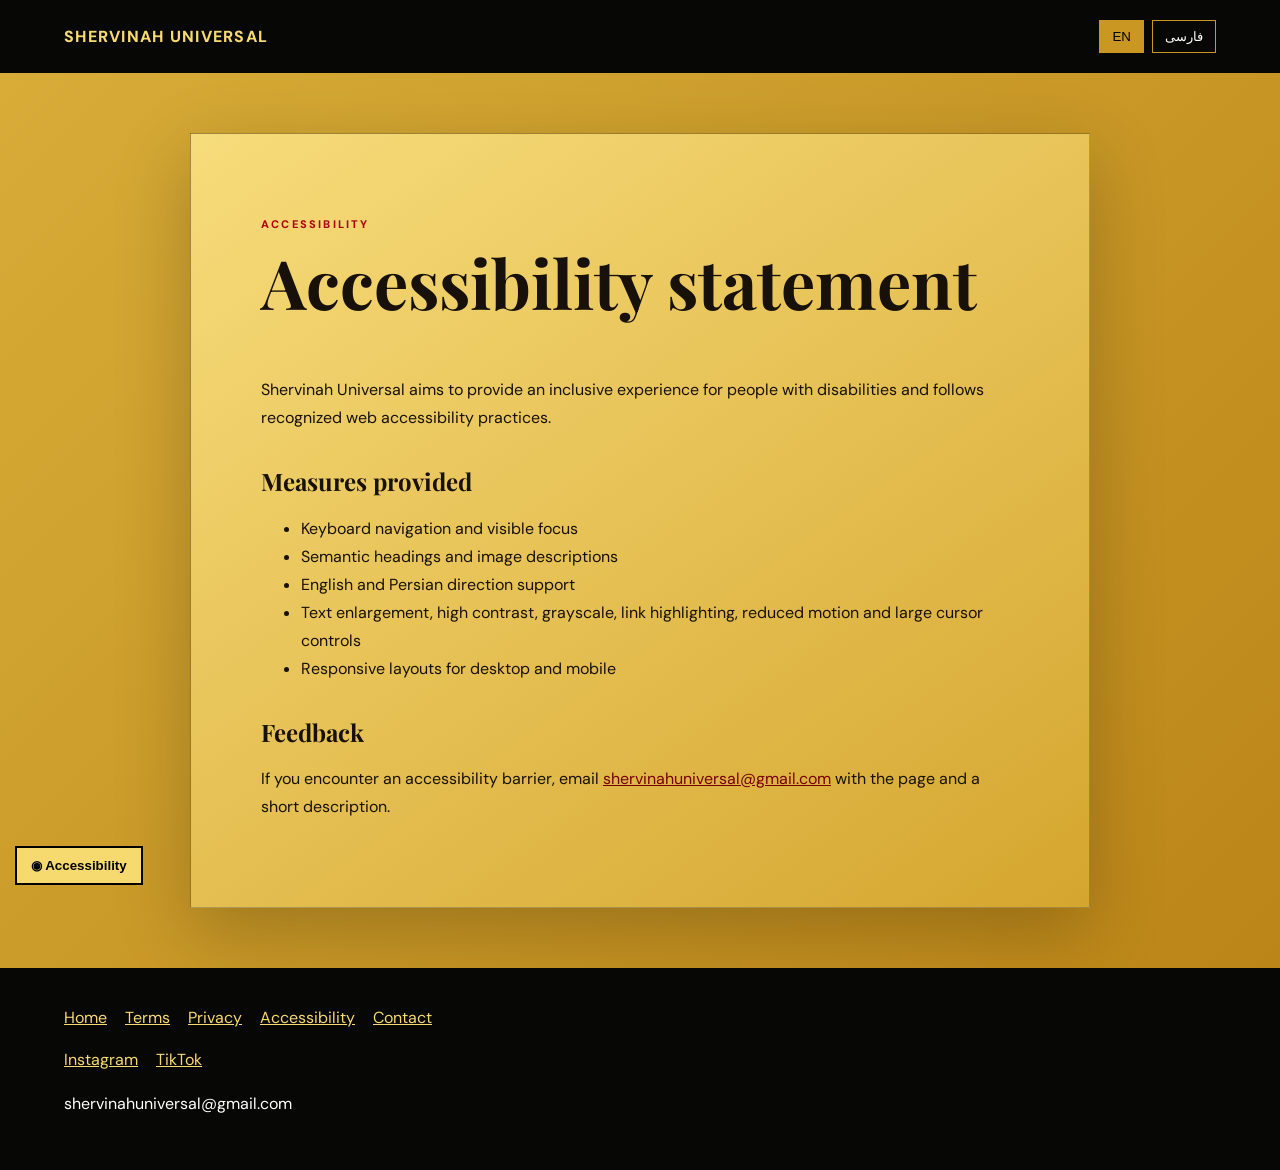
==== accessibility.html @ 59331c9f "Add accessibility page" ====
<!doctype html><html lang="en" dir="ltr"><head><meta charset="utf-8"><meta name="viewport" content="width=device-width,initial-scale=1"><title>Accessibility Statement | Shervinah Universal</title><link rel="preconnect" href="https://fonts.googleapis.com"><link rel="preconnect" href="https://fonts.gstatic.com" crossorigin><link href="https://fonts.googleapis.com/css2?family=DM+Sans:wght@400;600;700&family=Playfair+Display:wght@600&family=Vazirmatn:wght@400;600;700&display=swap" rel="stylesheet"><link rel="stylesheet" href="info.css"></head><body><a class="skip" href="#content">Skip to content</a><header><a href="index.html">SHERVINAH UNIVERSAL</a><div class="langs"><button data-lang="en">EN</button><button data-lang="fa">فارسی</button></div></header><main id="content"><article class="legal-view" data-view="en"><p class="eyebrow">ACCESSIBILITY</p><h1>Accessibility statement</h1><p>Shervinah Universal aims to provide an inclusive experience for people with disabilities and follows recognized web accessibility practices.</p><h2>Measures provided</h2><ul><li>Keyboard navigation and visible focus</li><li>Semantic headings and image descriptions</li><li>English and Persian direction support</li><li>Text enlargement, high contrast, grayscale, link highlighting, reduced motion and large cursor controls</li><li>Responsive layouts for desktop and mobile</li></ul><h2>Feedback</h2><p>If you encounter an accessibility barrier, email <a href="mailto:shervinahuniversal@gmail.com">shervinahuniversal@gmail.com</a> with the page and a short description.</p></article><article class="legal-view" data-view="fa" dir="rtl" hidden><p class="eyebrow">دسترس‌پذیری</p><h1>بیانیه دسترس‌پذیری</h1><p>Shervinah Universal تلاش می‌کند تجربه‌ای فراگیر برای افراد دارای معلولیت فراهم کند و از شیوه‌های شناخته‌شده دسترس‌پذیری وب پیروی می‌کند.</p><h2>امکانات</h2><ul><li>ناوبری با صفحه‌کلید و نمایش واضح فوکوس</li><li>عنوان‌های معنایی و توضیح تصاویر</li><li>پشتیبانی از جهت انگلیسی و فارسی</li><li>بزرگ‌کردن متن، کنتراست بالا، سیاه‌وسفید، برجسته‌کردن پیوندها، کاهش حرکت و نشانگر بزرگ</li><li>چیدمان مناسب رایانه و موبایل</li></ul><h2>بازخورد</h2><p>اگر مانعی مشاهده کردید، آدرس صفحه و توضیح کوتاهی به <a href="mailto:shervinahuniversal@gmail.com">shervinahuniversal@gmail.com</a> ارسال کنید.</p></article></main><footer><a href="index.html">Home</a><a href="terms.html">Terms</a><a href="privacy.html">Privacy</a><a href="accessibility.html">Accessibility</a><a href="contact.html">Contact</a><div class="social"><a href="https://www.instagram.com/shervinah.universal/" target="_blank" rel="noopener">Instagram</a><a href="https://www.tiktok.com/@shervinah.universa" target="_blank" rel="noopener">TikTok</a></div><p>shervinahuniversal@gmail.com</p></footer><button class="a11y" aria-label="Accessibility">◉ Accessibility</button><div class="a11y-menu"><button data-mode="big">Larger text</button><button data-mode="contrast">High contrast</button><button data-mode="gray">Grayscale</button><button data-mode="reset">Reset</button></div><script src="info.js"></script></body></html>
---- info.css ----
:root{--black:#070706;--red:#e30613;--gold:#c99722;--light:#f6d96f;--ink:#171109}*{box-sizing:border-box}html{scroll-behavior:smooth}body{margin:0;background:linear-gradient(135deg,#d8ad38,#b98214);color:var(--ink);font-family:"DM Sans",Arial,sans-serif;line-height:1.75}body[dir="rtl"]{font-family:"Vazirmatn",Arial,sans-serif}.skip{position:fixed;top:8px;left:8px;background:#000;color:#fff;padding:10px;transform:translateY(-150%);z-index:20}.skip:focus{transform:none}header{background:var(--black);color:#fff;padding:20px 5vw;display:flex;justify-content:space-between;align-items:center;gap:20px}header a{color:var(--light);text-decoration:none;font-weight:800;letter-spacing:.08em}.langs{display:flex;gap:8px}.langs button{border:1px solid var(--gold);background:transparent;color:#fff;padding:8px 12px;cursor:pointer}.langs button.active{background:var(--gold);color:#000}main{width:min(900px,90vw);margin:60px auto;background:linear-gradient(145deg,#f7dc7b,#d5a62f);border:1px solid rgba(0,0,0,.3);box-shadow:0 24px 70px rgba(0,0,0,.22);padding:clamp(28px,6vw,70px)}h1,h2{font-family:"Playfair Display",Georgia,serif;line-height:1.1}h1{font-size:clamp(40px,7vw,68px);margin-top:0}h2{margin-top:36px}.eyebrow{font-size:11px;font-weight:800;letter-spacing:.2em;color:#b0000c}.legal-view[hidden]{display:none}a{color:#760008}footer{background:var(--black);color:#fff;padding:36px 5vw}footer a{color:var(--light);margin-inline-end:18px}.social{margin-top:14px}.a11y{position:fixed;left:15px;bottom:15px;border:2px solid #000;background:var(--light);padding:10px 14px;font-weight:800;cursor:pointer}.a11y-menu{position:fixed;left:15px;bottom:65px;background:#000;color:#fff;padding:16px;display:none;width:250px}.a11y-menu.open{display:grid;gap:8px}.a11y-menu button{padding:9px;background:#222;color:#fff;border:1px solid var(--gold)}body.contrast{background:#000;color:#fff}body.contrast main{background:#000;color:#fff;border-color:#fff}body.gray{filter:grayscale(1)}body.big{font-size:120%}:focus-visible{outline:3px solid #006cff;outline-offset:3px}label{display:block;font-weight:700;margin-top:16px}input,textarea{width:100%;padding:12px;border:1px solid #000;background:#ffe790}textarea{min-height:150px}.send{display:inline-block;margin-top:18px;background:var(--red);color:#fff;border:1px solid #8d0009;padding:12px 20px;font-weight:800;text-decoration:none}@media(max-width:600px){header{align-items:flex-start;flex-direction:column}main{margin:24px auto;padding:28px 20px}}
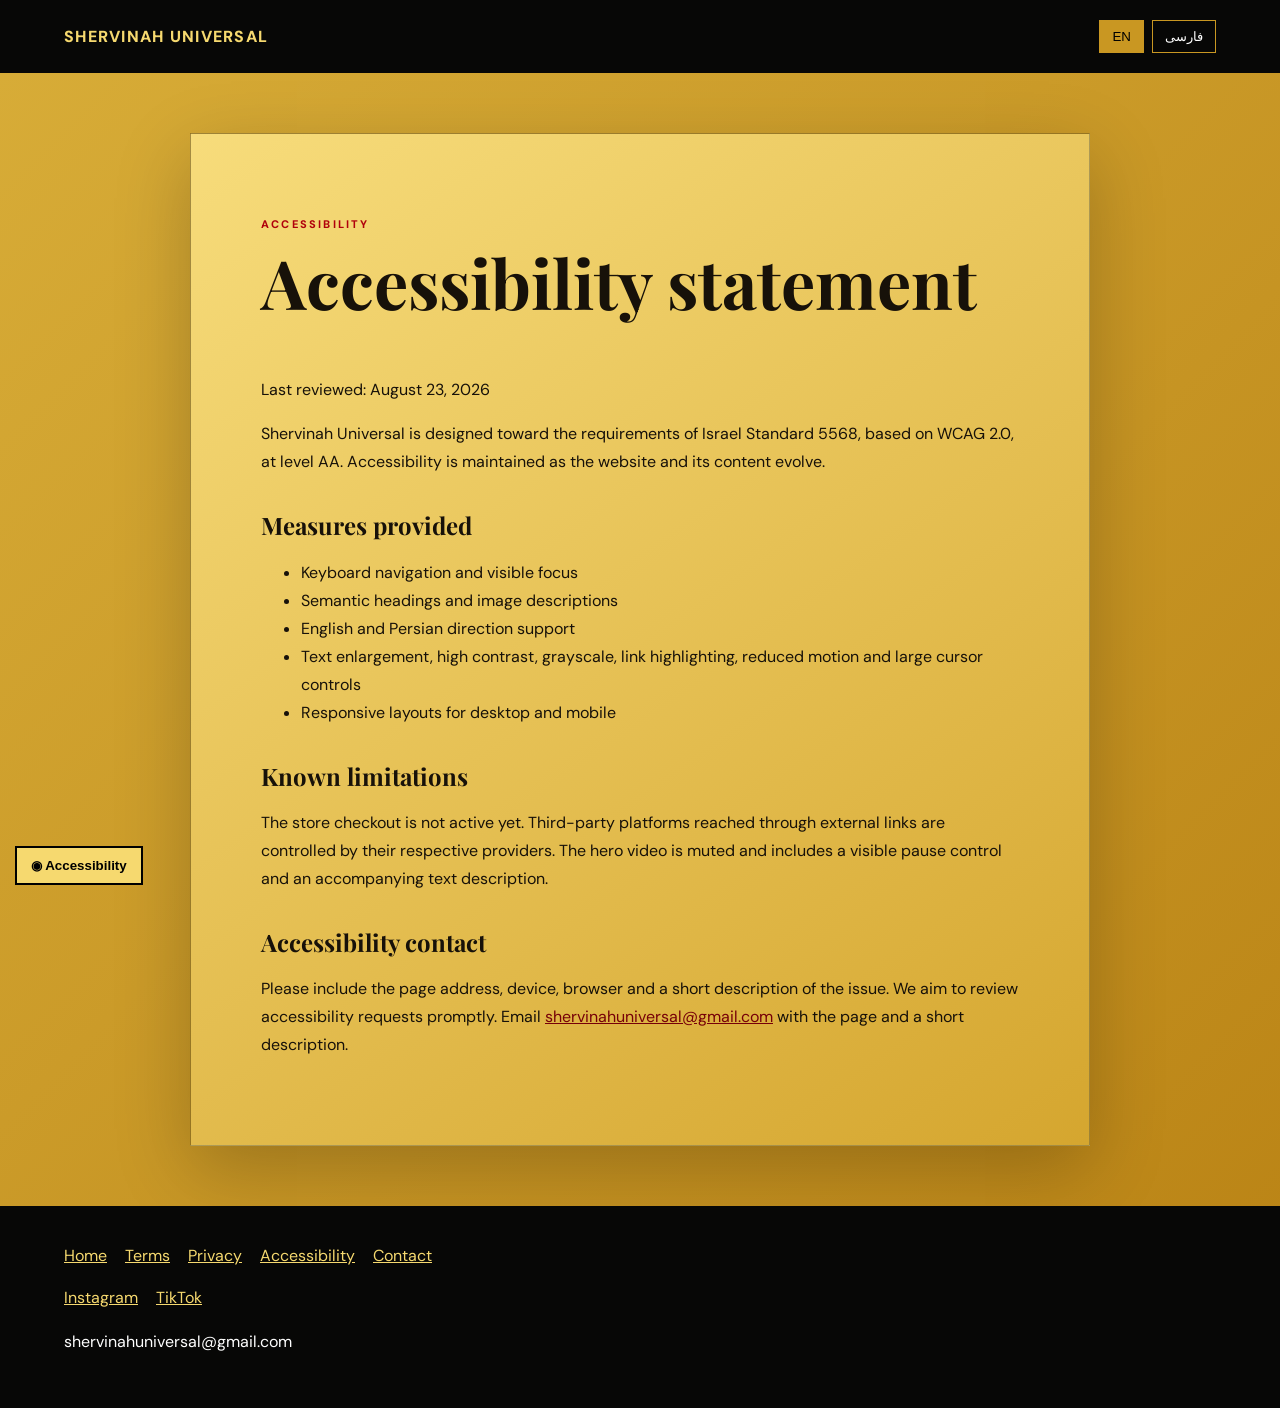
==== commit 19f2acfd: "Update accessibility statement for Israeli standard guidance" ====
--- a/accessibility.html
+++ b/accessibility.html
@@ -1 +1 @@
-<!doctype html><html lang="en" dir="ltr"><head><meta charset="utf-8"><meta name="viewport" content="width=device-width,initial-scale=1"><title>Accessibility Statement | Shervinah Universal</title><link rel="preconnect" href="https://fonts.googleapis.com"><link rel="preconnect" href="https://fonts.gstatic.com" crossorigin><link href="https://fonts.googleapis.com/css2?family=DM+Sans:wght@400;600;700&family=Playfair+Display:wght@600&family=Vazirmatn:wght@400;600;700&display=swap" rel="stylesheet"><link rel="stylesheet" href="info.css"></head><body><a class="skip" href="#content">Skip to content</a><header><a href="index.html">SHERVINAH UNIVERSAL</a><div class="langs"><button data-lang="en">EN</button><button data-lang="fa">فارسی</button></div></header><main id="content"><article class="legal-view" data-view="en"><p class="eyebrow">ACCESSIBILITY</p><h1>Accessibility statement</h1><p>Shervinah Universal aims to provide an inclusive experience for people with disabilities and follows recognized web accessibility practices.</p><h2>Measures provided</h2><ul><li>Keyboard navigation and visible focus</li><li>Semantic headings and image descriptions</li><li>English and Persian direction support</li><li>Text enlargement, high contrast, grayscale, link highlighting, reduced motion and large cursor controls</li><li>Responsive layouts for desktop and mobile</li></ul><h2>Feedback</h2><p>If you encounter an accessibility barrier, email <a href="mailto:shervinahuniversal@gmail.com">shervinahuniversal@gmail.com</a> with the page and a short description.</p></article><article class="legal-view" data-view="fa" dir="rtl" hidden><p class="eyebrow">دسترس‌پذیری</p><h1>بیانیه دسترس‌پذیری</h1><p>Shervinah Universal تلاش می‌کند تجربه‌ای فراگیر برای افراد دارای معلولیت فراهم کند و از شیوه‌های شناخته‌شده دسترس‌پذیری وب پیروی می‌کند.</p><h2>امکانات</h2><ul><li>ناوبری با صفحه‌کلید و نمایش واضح فوکوس</li><li>عنوان‌های معنایی و توضیح تصاویر</li><li>پشتیبانی از جهت انگلیسی و فارسی</li><li>بزرگ‌کردن متن، کنتراست بالا، سیاه‌وسفید، برجسته‌کردن پیوندها، کاهش حرکت و نشانگر بزرگ</li><li>چیدمان مناسب رایانه و موبایل</li></ul><h2>بازخورد</h2><p>اگر مانعی مشاهده کردید، آدرس صفحه و توضیح کوتاهی به <a href="mailto:shervinahuniversal@gmail.com">shervinahuniversal@gmail.com</a> ارسال کنید.</p></article></main><footer><a href="index.html">Home</a><a href="terms.html">Terms</a><a href="privacy.html">Privacy</a><a href="accessibility.html">Accessibility</a><a href="contact.html">Contact</a><div class="social"><a href="https://www.instagram.com/shervinah.universal/" target="_blank" rel="noopener">Instagram</a><a href="https://www.tiktok.com/@shervinah.universa" target="_blank" rel="noopener">TikTok</a></div><p>shervinahuniversal@gmail.com</p></footer><button class="a11y" aria-label="Accessibility">◉ Accessibility</button><div class="a11y-menu"><button data-mode="big">Larger text</button><button data-mode="contrast">High contrast</button><button data-mode="gray">Grayscale</button><button data-mode="reset">Reset</button></div><script src="info.js"></script></body></html>+<!doctype html><html lang="en" dir="ltr"><head><meta charset="utf-8"><meta name="viewport" content="width=device-width,initial-scale=1"><title>Accessibility Statement | Shervinah Universal</title><link rel="preconnect" href="https://fonts.googleapis.com"><link rel="preconnect" href="https://fonts.gstatic.com" crossorigin><link href="https://fonts.googleapis.com/css2?family=DM+Sans:wght@400;600;700&family=Playfair+Display:wght@600&family=Vazirmatn:wght@400;600;700&display=swap" rel="stylesheet"><link rel="stylesheet" href="info.css"></head><body><a class="skip" href="#content">Skip to content</a><header><a href="index.html">SHERVINAH UNIVERSAL</a><div class="langs"><button data-lang="en">EN</button><button data-lang="fa">فارسی</button></div></header><main id="content"><article class="legal-view" data-view="en"><p class="eyebrow">ACCESSIBILITY</p><h1>Accessibility statement</h1><p>Last reviewed: August 23, 2026</p><p>Shervinah Universal is designed toward the requirements of Israel Standard 5568, based on WCAG 2.0, at level AA. Accessibility is maintained as the website and its content evolve.</p><h2>Measures provided</h2><ul><li>Keyboard navigation and visible focus</li><li>Semantic headings and image descriptions</li><li>English and Persian direction support</li><li>Text enlargement, high contrast, grayscale, link highlighting, reduced motion and large cursor controls</li><li>Responsive layouts for desktop and mobile</li></ul><h2>Known limitations</h2><p>The store checkout is not active yet. Third-party platforms reached through external links are controlled by their respective providers. The hero video is muted and includes a visible pause control and an accompanying text description.</p><h2>Accessibility contact</h2><p>Please include the page address, device, browser and a short description of the issue. We aim to review accessibility requests promptly. Email <a href="mailto:shervinahuniversal@gmail.com">shervinahuniversal@gmail.com</a> with the page and a short description.</p></article><article class="legal-view" data-view="fa" dir="rtl" hidden><p class="eyebrow">دسترس‌پذیری</p><h1>بیانیه دسترس‌پذیری</h1><p>آخرین بررسی: ۲۳ اوت ۲۰۲۶</p><p>Shervinah Universal با هدف رعایت استاندارد اسرائیلی ۵۵۶۸، مبتنی بر WCAG 2.0 در سطح AA طراحی شده است و با تغییر محتوا، دسترس‌پذیری آن نگهداری می‌شود.</p><h2>امکانات</h2><ul><li>ناوبری با صفحه‌کلید و نمایش واضح فوکوس</li><li>عنوان‌های معنایی و توضیح تصاویر</li><li>پشتیبانی از جهت انگلیسی و فارسی</li><li>بزرگ‌کردن متن، کنتراست بالا، سیاه‌وسفید، برجسته‌کردن پیوندها، کاهش حرکت و نشانگر بزرگ</li><li>چیدمان مناسب رایانه و موبایل</li></ul><h2>محدودیت‌های شناخته‌شده</h2><p>پرداخت فروشگاه هنوز فعال نیست. پلتفرم‌های خارجی تحت کنترل ارائه‌دهندگان خود هستند. ویدیوی آغازین بی‌صداست، دکمه توقف قابل مشاهده و توضیح متنی همراه دارد.</p><h2>تماس دسترس‌پذیری</h2><p>لطفاً آدرس صفحه، دستگاه، مرورگر و توضیح کوتاهی از مشکل را ارسال کنید. درخواست‌های دسترس‌پذیری در اسرع وقت بررسی می‌شوند. ایمیل: <a href="mailto:shervinahuniversal@gmail.com">shervinahuniversal@gmail.com</a> ارسال کنید.</p></article></main><footer><a href="index.html">Home</a><a href="terms.html">Terms</a><a href="privacy.html">Privacy</a><a href="accessibility.html">Accessibility</a><a href="contact.html">Contact</a><div class="social"><a href="https://www.instagram.com/shervinah.universal/" target="_blank" rel="noopener">Instagram</a><a href="https://www.tiktok.com/@shervinah.universa" target="_blank" rel="noopener">TikTok</a></div><p>shervinahuniversal@gmail.com</p></footer><button class="a11y" aria-label="Accessibility">◉ Accessibility</button><div class="a11y-menu"><button data-mode="big">Larger text</button><button data-mode="contrast">High contrast</button><button data-mode="gray">Grayscale</button><button data-mode="reset">Reset</button></div><script src="info.js"></script></body></html>
--- a/info.css
+++ b/info.css
@@ -1 +1 @@
-:root{--black:#070706;--red:#e30613;--gold:#c99722;--light:#f6d96f;--ink:#171109}*{box-sizing:border-box}html{scroll-behavior:smooth}body{margin:0;background:linear-gradient(135deg,#d8ad38,#b98214);color:var(--ink);font-family:"DM Sans",Arial,sans-serif;line-height:1.75}body[dir="rtl"]{font-family:"Vazirmatn",Arial,sans-serif}.skip{position:fixed;top:8px;left:8px;background:#000;color:#fff;padding:10px;transform:translateY(-150%);z-index:20}.skip:focus{transform:none}header{background:var(--black);color:#fff;padding:20px 5vw;display:flex;justify-content:space-between;align-items:center;gap:20px}header a{color:var(--light);text-decoration:none;font-weight:800;letter-spacing:.08em}.langs{display:flex;gap:8px}.langs button{border:1px solid var(--gold);background:transparent;color:#fff;padding:8px 12px;cursor:pointer}.langs button.active{background:var(--gold);color:#000}main{width:min(900px,90vw);margin:60px auto;background:linear-gradient(145deg,#f7dc7b,#d5a62f);border:1px solid rgba(0,0,0,.3);box-shadow:0 24px 70px rgba(0,0,0,.22);padding:clamp(28px,6vw,70px)}h1,h2{font-family:"Playfair Display",Georgia,serif;line-height:1.1}h1{font-size:clamp(40px,7vw,68px);margin-top:0}h2{margin-top:36px}.eyebrow{font-size:11px;font-weight:800;letter-spacing:.2em;color:#b0000c}.legal-view[hidden]{display:none}a{color:#760008}footer{background:var(--black);color:#fff;padding:36px 5vw}footer a{color:var(--light);margin-inline-end:18px}.social{margin-top:14px}.a11y{position:fixed;left:15px;bottom:15px;border:2px solid #000;background:var(--light);padding:10px 14px;font-weight:800;cursor:pointer}.a11y-menu{position:fixed;left:15px;bottom:65px;background:#000;color:#fff;padding:16px;display:none;width:250px}.a11y-menu.open{display:grid;gap:8px}.a11y-menu button{padding:9px;background:#222;color:#fff;border:1px solid var(--gold)}body.contrast{background:#000;color:#fff}body.contrast main{background:#000;color:#fff;border-color:#fff}body.gray{filter:grayscale(1)}body.big{font-size:120%}:focus-visible{outline:3px solid #006cff;outline-offset:3px}label{display:block;font-weight:700;margin-top:16px}input,textarea{width:100%;padding:12px;border:1px solid #000;background:#ffe790}textarea{min-height:150px}.send{display:inline-block;margin-top:18px;background:var(--red);color:#fff;border:1px solid #8d0009;padding:12px 20px;font-weight:800;text-decoration:none}@media(max-width:600px){header{align-items:flex-start;flex-direction:column}main{margin:24px auto;padding:28px 20px}}+:root{--black:#070706;--red:#e30613;--gold:#c99722;--light:#f6d96f;--ink:#171109}*{box-sizing:border-box}html{scroll-behavior:smooth}body{margin:0;background:linear-gradient(135deg,#d8ad38,#b98214);color:var(--ink);font-family:"DM Sans",Arial,sans-serif;line-height:1.75}body[dir="rtl"]{font-family:"Vazirmatn",Arial,sans-serif}.skip{position:fixed;top:8px;left:8px;background:#000;color:#fff;padding:10px;transform:translateY(-150%);z-index:20}.skip:focus{transform:none}header{background:var(--black);color:#fff;padding:20px 5vw;display:flex;justify-content:space-between;align-items:center;gap:20px}header a{color:var(--light);text-decoration:none;font-weight:800;letter-spacing:.08em}.langs{display:flex;gap:8px}.langs button{border:1px solid var(--gold);background:transparent;color:#fff;padding:8px 12px;cursor:pointer}.langs button.active{background:var(--gold);color:#000}main{width:min(900px,90vw);margin:60px auto;background:linear-gradient(145deg,#f7dc7b,#d5a62f);border:1px solid rgba(0,0,0,.3);box-shadow:0 24px 70px rgba(0,0,0,.22);padding:clamp(28px,6vw,70px)}h1,h2{font-family:"Playfair Display",Georgia,serif;line-height:1.1}h1{font-size:clamp(40px,7vw,68px);margin-top:0}h2{margin-top:36px}.eyebrow{font-size:11px;font-weight:800;letter-spacing:.2em;color:#b0000c}.legal-view[hidden]{display:none}a{color:#760008}footer{background:var(--black);color:#fff;padding:36px 5vw}footer a{color:var(--light);margin-inline-end:18px}.social{margin-top:14px}.a11y{position:fixed!important;inset-inline-start:15px!important;left:auto;right:auto;bottom:15px!important;z-index:2147483646;border:2px solid #000;background:var(--light);padding:10px 14px;font-weight:800;cursor:pointer}.a11y-menu{position:fixed!important;inset-inline-start:15px!important;left:auto;right:auto;bottom:65px!important;background:#000;color:#fff;padding:16px;display:none;width:min(360px,calc(100vw - 30px));max-height:calc(100vh - 90px);overflow:auto;z-index:2147483647;grid-template-columns:1fr 1fr}.a11y-menu.open{display:grid;gap:8px}.a11y-menu button{padding:9px;background:#222;color:#fff;border:1px solid var(--gold)}body.contrast{background:#000;color:#fff}body.contrast main{background:#000;color:#fff;border-color:#fff}body.gray>*:not(.a11y):not(.a11y-menu){filter:grayscale(1)}body.big{font-size:120%}:focus-visible{outline:3px solid #006cff;outline-offset:3px}label{display:block;font-weight:700;margin-top:16px}input,textarea{width:100%;padding:12px;border:1px solid #000;background:#ffe790}textarea{min-height:150px}.send{display:inline-block;margin-top:18px;background:var(--red);color:#fff;border:1px solid #8d0009;padding:12px 20px;font-weight:800;text-decoration:none}@media(max-width:600px){header{align-items:flex-start;flex-direction:column}main{margin:24px auto;padding:28px 20px}}body.links a{text-decoration:underline 3px!important}body.spacing main{letter-spacing:.12em;word-spacing:.18em}body.line main,body.line main *{line-height:2!important}body.font,body.font *{font-family:Arial,Verdana,sans-serif!important}body.images img,body.images video{visibility:hidden!important}body.motion *,body.motion *:before,body.motion *:after{animation:none!important;transition:none!important}body.cursor,body.cursor *{cursor:crosshair!important}.a11y-menu button:last-child{grid-column:1/-1}:focus-visible{outline:3px solid #006cff!important;outline-offset:4px!important}
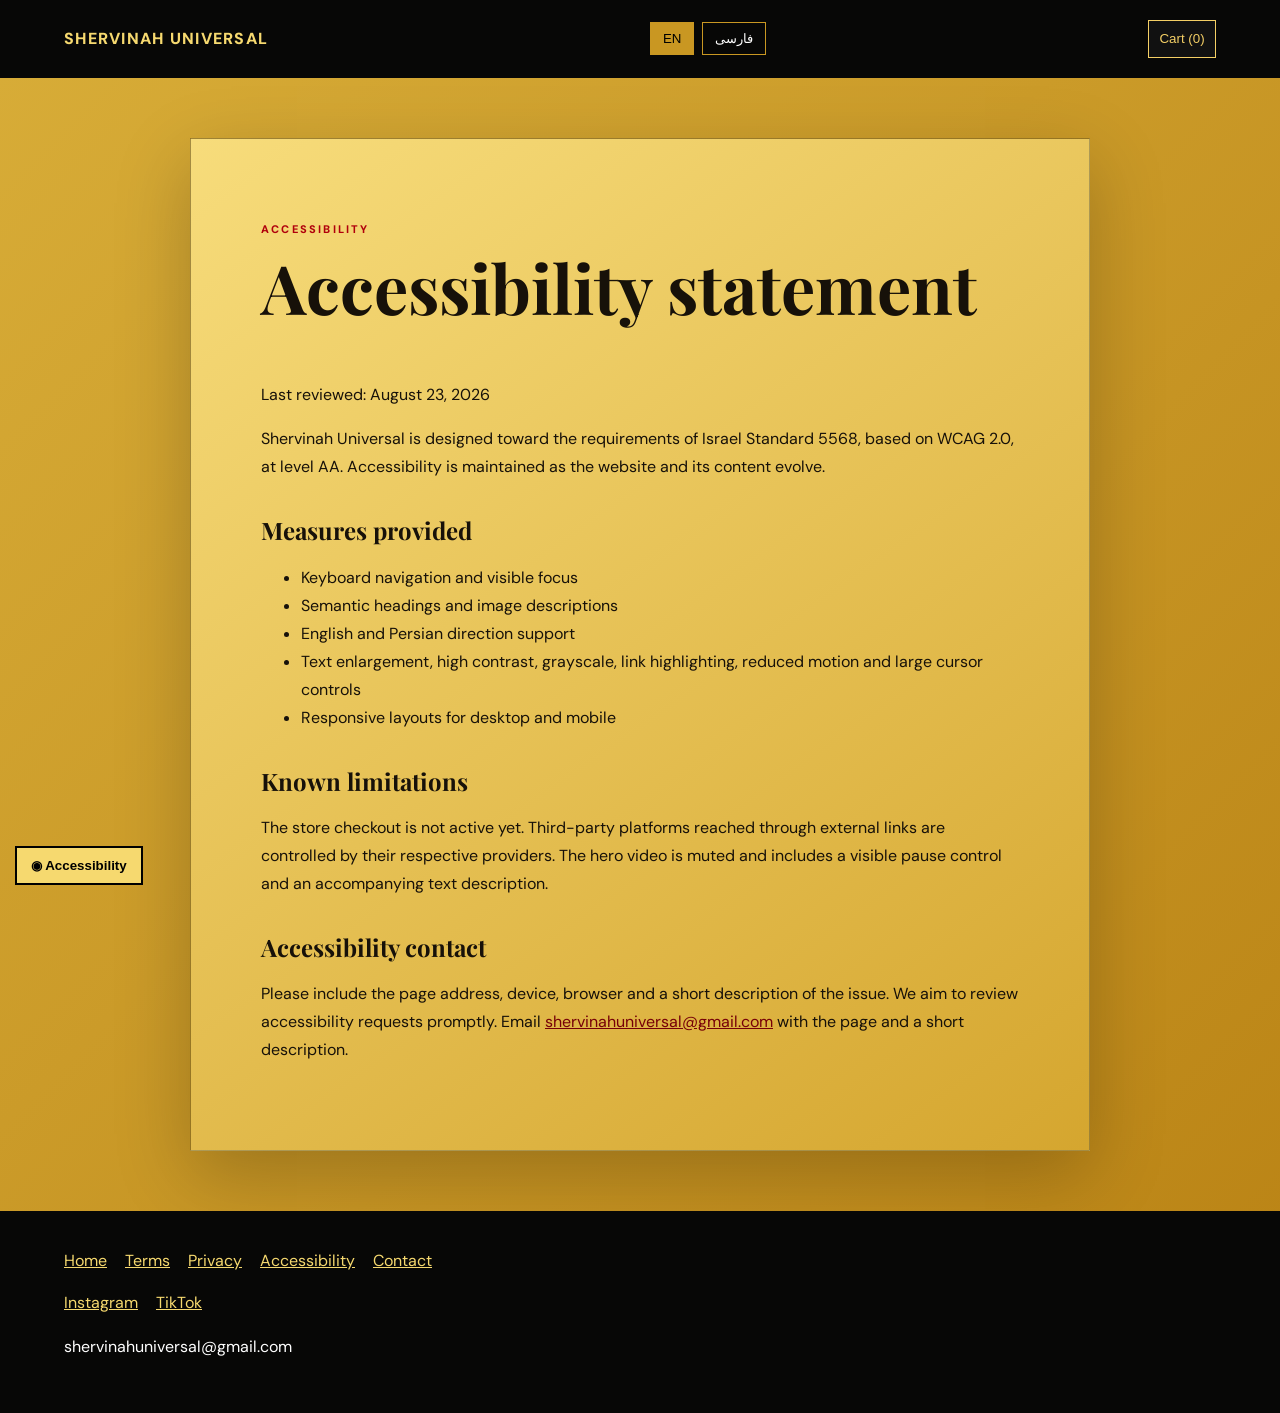
==== commit 8ba4903b: "Improve shopping flow and add persistent catalog, order dashboard and Hostinger email notifications" ====
--- a/accessibility.html
+++ b/accessibility.html
@@ -1 +1 @@
-<!doctype html><html lang="en" dir="ltr"><head><meta charset="utf-8"><meta name="viewport" content="width=device-width,initial-scale=1"><title>Accessibility Statement | Shervinah Universal</title><link rel="preconnect" href="https://fonts.googleapis.com"><link rel="preconnect" href="https://fonts.gstatic.com" crossorigin><link href="https://fonts.googleapis.com/css2?family=DM+Sans:wght@400;600;700&family=Playfair+Display:wght@600&family=Vazirmatn:wght@400;600;700&display=swap" rel="stylesheet"><link rel="stylesheet" href="info.css"></head><body><a class="skip" href="#content">Skip to content</a><header><a href="index.html">SHERVINAH UNIVERSAL</a><div class="langs"><button data-lang="en">EN</button><button data-lang="fa">فارسی</button></div></header><main id="content"><article class="legal-view" data-view="en"><p class="eyebrow">ACCESSIBILITY</p><h1>Accessibility statement</h1><p>Last reviewed: August 23, 2026</p><p>Shervinah Universal is designed toward the requirements of Israel Standard 5568, based on WCAG 2.0, at level AA. Accessibility is maintained as the website and its content evolve.</p><h2>Measures provided</h2><ul><li>Keyboard navigation and visible focus</li><li>Semantic headings and image descriptions</li><li>English and Persian direction support</li><li>Text enlargement, high contrast, grayscale, link highlighting, reduced motion and large cursor controls</li><li>Responsive layouts for desktop and mobile</li></ul><h2>Known limitations</h2><p>The store checkout is not active yet. Third-party platforms reached through external links are controlled by their respective providers. The hero video is muted and includes a visible pause control and an accompanying text description.</p><h2>Accessibility contact</h2><p>Please include the page address, device, browser and a short description of the issue. We aim to review accessibility requests promptly. Email <a href="mailto:shervinahuniversal@gmail.com">shervinahuniversal@gmail.com</a> with the page and a short description.</p></article><article class="legal-view" data-view="fa" dir="rtl" hidden><p class="eyebrow">دسترس‌پذیری</p><h1>بیانیه دسترس‌پذیری</h1><p>آخرین بررسی: ۲۳ اوت ۲۰۲۶</p><p>Shervinah Universal با هدف رعایت استاندارد اسرائیلی ۵۵۶۸، مبتنی بر WCAG 2.0 در سطح AA طراحی شده است و با تغییر محتوا، دسترس‌پذیری آن نگهداری می‌شود.</p><h2>امکانات</h2><ul><li>ناوبری با صفحه‌کلید و نمایش واضح فوکوس</li><li>عنوان‌های معنایی و توضیح تصاویر</li><li>پشتیبانی از جهت انگلیسی و فارسی</li><li>بزرگ‌کردن متن، کنتراست بالا، سیاه‌وسفید، برجسته‌کردن پیوندها، کاهش حرکت و نشانگر بزرگ</li><li>چیدمان مناسب رایانه و موبایل</li></ul><h2>محدودیت‌های شناخته‌شده</h2><p>پرداخت فروشگاه هنوز فعال نیست. پلتفرم‌های خارجی تحت کنترل ارائه‌دهندگان خود هستند. ویدیوی آغازین بی‌صداست، دکمه توقف قابل مشاهده و توضیح متنی همراه دارد.</p><h2>تماس دسترس‌پذیری</h2><p>لطفاً آدرس صفحه، دستگاه، مرورگر و توضیح کوتاهی از مشکل را ارسال کنید. درخواست‌های دسترس‌پذیری در اسرع وقت بررسی می‌شوند. ایمیل: <a href="mailto:shervinahuniversal@gmail.com">shervinahuniversal@gmail.com</a> ارسال کنید.</p></article></main><footer><a href="index.html">Home</a><a href="terms.html">Terms</a><a href="privacy.html">Privacy</a><a href="accessibility.html">Accessibility</a><a href="contact.html">Contact</a><div class="social"><a href="https://www.instagram.com/shervinah.universal/" target="_blank" rel="noopener">Instagram</a><a href="https://www.tiktok.com/@shervinah.universa" target="_blank" rel="noopener">TikTok</a></div><p>shervinahuniversal@gmail.com</p></footer><button class="a11y" aria-label="Accessibility">◉ Accessibility</button><div class="a11y-menu"><button data-mode="big">Larger text</button><button data-mode="contrast">High contrast</button><button data-mode="gray">Grayscale</button><button data-mode="reset">Reset</button></div><script src="info.js"></script></body></html>+<!doctype html><html lang="en" dir="ltr"><head><meta charset="utf-8"><meta name="viewport" content="width=device-width,initial-scale=1"><title>Accessibility Statement | Shervinah Universal</title><meta name="description" content="Shervinah Universal's accessibility statement and supported accessibility features."><link rel="icon" href="assets/favicon/favicon-32.png" sizes="32x32" type="image/png"><link rel="icon" href="assets/favicon/favicon-16.png" sizes="16x16" type="image/png"><link rel="icon" href="assets/favicon/favicon.ico" sizes="48x48"><link rel="apple-touch-icon" href="assets/favicon/apple-touch-icon.png"><link rel="canonical" href="https://www.shervinahuniversal.com/accessibility.html"><meta property="og:type" content="website"><meta property="og:site_name" content="Shervinah Universal"><meta property="og:title" content="Accessibility Statement | Shervinah Universal"><meta property="og:description" content="Shervinah Universal's accessibility statement and supported accessibility features."><meta property="og:image" content="https://www.shervinahuniversal.com/assets/favicon/og-image.jpg"><meta property="og:url" content="https://www.shervinahuniversal.com/accessibility.html"><meta name="twitter:card" content="summary_large_image"><meta name="twitter:title" content="Accessibility Statement | Shervinah Universal"><meta name="twitter:description" content="Shervinah Universal's accessibility statement and supported accessibility features."><meta name="twitter:image" content="https://www.shervinahuniversal.com/assets/favicon/og-image.jpg"><script async src="https://www.googletagmanager.com/gtag/js?id=G-7BXHJC7DZ1"></script><script>window.dataLayer=window.dataLayer||[];function gtag(){dataLayer.push(arguments);}gtag('js',new Date());gtag('config','G-7BXHJC7DZ1');</script><link rel="preconnect" href="https://fonts.googleapis.com"><link rel="preconnect" href="https://fonts.gstatic.com" crossorigin><link href="https://fonts.googleapis.com/css2?family=DM+Sans:wght@400;600;700&family=Playfair+Display:wght@600&family=Vazirmatn:wght@400;600;700&display=swap" rel="stylesheet"><link rel="stylesheet" href="info.css"><link rel="stylesheet" href="commerce.css?v=store-5"></head><body><a class="skip" href="#content">Skip to content</a><header><a href="index.html">SHERVINAH UNIVERSAL</a><div class="langs"><button data-lang="en">EN</button><button data-lang="fa">فارسی</button></div></header><main id="content"><article class="legal-view" data-view="en"><p class="eyebrow">ACCESSIBILITY</p><h1>Accessibility statement</h1><p>Last reviewed: August 23, 2026</p><p>Shervinah Universal is designed toward the requirements of Israel Standard 5568, based on WCAG 2.0, at level AA. Accessibility is maintained as the website and its content evolve.</p><h2>Measures provided</h2><ul><li>Keyboard navigation and visible focus</li><li>Semantic headings and image descriptions</li><li>English and Persian direction support</li><li>Text enlargement, high contrast, grayscale, link highlighting, reduced motion and large cursor controls</li><li>Responsive layouts for desktop and mobile</li></ul><h2>Known limitations</h2><p>The store checkout is not active yet. Third-party platforms reached through external links are controlled by their respective providers. The hero video is muted and includes a visible pause control and an accompanying text description.</p><h2>Accessibility contact</h2><p>Please include the page address, device, browser and a short description of the issue. We aim to review accessibility requests promptly. Email <a href="mailto:shervinahuniversal@gmail.com">shervinahuniversal@gmail.com</a> with the page and a short description.</p></article><article class="legal-view" data-view="fa" dir="rtl" hidden><p class="eyebrow">دسترس‌پذیری</p><h1>بیانیه دسترس‌پذیری</h1><p>آخرین بررسی: ۲۳ اوت ۲۰۲۶</p><p>Shervinah Universal با هدف رعایت استاندارد اسرائیلی ۵۵۶۸، مبتنی بر WCAG 2.0 در سطح AA طراحی شده است و با تغییر محتوا، دسترس‌پذیری آن نگهداری می‌شود.</p><h2>امکانات</h2><ul><li>ناوبری با صفحه‌کلید و نمایش واضح فوکوس</li><li>عنوان‌های معنایی و توضیح تصاویر</li><li>پشتیبانی از جهت انگلیسی و فارسی</li><li>بزرگ‌کردن متن، کنتراست بالا، سیاه‌وسفید، برجسته‌کردن پیوندها، کاهش حرکت و نشانگر بزرگ</li><li>چیدمان مناسب رایانه و موبایل</li></ul><h2>محدودیت‌های شناخته‌شده</h2><p>پرداخت فروشگاه هنوز فعال نیست. پلتفرم‌های خارجی تحت کنترل ارائه‌دهندگان خود هستند. ویدیوی آغازین بی‌صداست، دکمه توقف قابل مشاهده و توضیح متنی همراه دارد.</p><h2>تماس دسترس‌پذیری</h2><p>لطفاً آدرس صفحه، دستگاه، مرورگر و توضیح کوتاهی از مشکل را ارسال کنید. درخواست‌های دسترس‌پذیری در اسرع وقت بررسی می‌شوند. ایمیل: <a href="mailto:shervinahuniversal@gmail.com">shervinahuniversal@gmail.com</a> ارسال کنید.</p></article></main><footer><a href="index.html">Home</a><a href="terms.html">Terms</a><a href="privacy.html">Privacy</a><a href="accessibility.html">Accessibility</a><a href="contact.html">Contact</a><div class="social"><a href="https://www.instagram.com/shervinah.universal/" target="_blank" rel="noopener">Instagram</a><a href="https://www.tiktok.com/@shervinah.universal" target="_blank" rel="noopener">TikTok</a></div><p>shervinahuniversal@gmail.com</p></footer><button class="a11y" aria-label="Accessibility">◉ Accessibility</button><div class="a11y-menu"><button data-mode="big">Larger text</button><button data-mode="contrast">High contrast</button><button data-mode="gray">Grayscale</button><button data-mode="reset">Reset</button></div><script src="info.js"></script><script src="store-ui.js?v=store-5"></script><script src="commerce.js?v=store-5"></script></body></html>
--- a/info.css
+++ b/info.css
@@ -1 +1,5 @@
-:root{--black:#070706;--red:#e30613;--gold:#c99722;--light:#f6d96f;--ink:#171109}*{box-sizing:border-box}html{scroll-behavior:smooth}body{margin:0;background:linear-gradient(135deg,#d8ad38,#b98214);color:var(--ink);font-family:"DM Sans",Arial,sans-serif;line-height:1.75}body[dir="rtl"]{font-family:"Vazirmatn",Arial,sans-serif}.skip{position:fixed;top:8px;left:8px;background:#000;color:#fff;padding:10px;transform:translateY(-150%);z-index:20}.skip:focus{transform:none}header{background:var(--black);color:#fff;padding:20px 5vw;display:flex;justify-content:space-between;align-items:center;gap:20px}header a{color:var(--light);text-decoration:none;font-weight:800;letter-spacing:.08em}.langs{display:flex;gap:8px}.langs button{border:1px solid var(--gold);background:transparent;color:#fff;padding:8px 12px;cursor:pointer}.langs button.active{background:var(--gold);color:#000}main{width:min(900px,90vw);margin:60px auto;background:linear-gradient(145deg,#f7dc7b,#d5a62f);border:1px solid rgba(0,0,0,.3);box-shadow:0 24px 70px rgba(0,0,0,.22);padding:clamp(28px,6vw,70px)}h1,h2{font-family:"Playfair Display",Georgia,serif;line-height:1.1}h1{font-size:clamp(40px,7vw,68px);margin-top:0}h2{margin-top:36px}.eyebrow{font-size:11px;font-weight:800;letter-spacing:.2em;color:#b0000c}.legal-view[hidden]{display:none}a{color:#760008}footer{background:var(--black);color:#fff;padding:36px 5vw}footer a{color:var(--light);margin-inline-end:18px}.social{margin-top:14px}.a11y{position:fixed!important;inset-inline-start:15px!important;left:auto;right:auto;bottom:15px!important;z-index:2147483646;border:2px solid #000;background:var(--light);padding:10px 14px;font-weight:800;cursor:pointer}.a11y-menu{position:fixed!important;inset-inline-start:15px!important;left:auto;right:auto;bottom:65px!important;background:#000;color:#fff;padding:16px;display:none;width:min(360px,calc(100vw - 30px));max-height:calc(100vh - 90px);overflow:auto;z-index:2147483647;grid-template-columns:1fr 1fr}.a11y-menu.open{display:grid;gap:8px}.a11y-menu button{padding:9px;background:#222;color:#fff;border:1px solid var(--gold)}body.contrast{background:#000;color:#fff}body.contrast main{background:#000;color:#fff;border-color:#fff}body.gray>*:not(.a11y):not(.a11y-menu){filter:grayscale(1)}body.big{font-size:120%}:focus-visible{outline:3px solid #006cff;outline-offset:3px}label{display:block;font-weight:700;margin-top:16px}input,textarea{width:100%;padding:12px;border:1px solid #000;background:#ffe790}textarea{min-height:150px}.send{display:inline-block;margin-top:18px;background:var(--red);color:#fff;border:1px solid #8d0009;padding:12px 20px;font-weight:800;text-decoration:none}@media(max-width:600px){header{align-items:flex-start;flex-direction:column}main{margin:24px auto;padding:28px 20px}}body.links a{text-decoration:underline 3px!important}body.spacing main{letter-spacing:.12em;word-spacing:.18em}body.line main,body.line main *{line-height:2!important}body.font,body.font *{font-family:Arial,Verdana,sans-serif!important}body.images img,body.images video{visibility:hidden!important}body.motion *,body.motion *:before,body.motion *:after{animation:none!important;transition:none!important}body.cursor,body.cursor *{cursor:crosshair!important}.a11y-menu button:last-child{grid-column:1/-1}:focus-visible{outline:3px solid #006cff!important;outline-offset:4px!important}+:root{--black:#070706;--red:#e30613;--gold:#c99722;--light:#f6d96f;--ink:#171109}*{box-sizing:border-box}html{scroll-behavior:smooth}body{margin:0;background:linear-gradient(135deg,#d8ad38,#b98214);color:var(--ink);font-family:"DM Sans",Arial,sans-serif;line-height:1.75}body[dir="rtl"]{font-family:"Vazirmatn",Arial,sans-serif}.skip{position:fixed;top:8px;left:8px;background:#000;color:#fff;padding:10px;transform:translateY(-150%);z-index:20}.skip:focus{transform:none}header{background:var(--black);color:#fff;padding:20px 5vw;display:flex;justify-content:space-between;align-items:center;gap:20px}header a{color:var(--light);text-decoration:none;font-weight:800;letter-spacing:.08em}.langs{display:flex;gap:8px}.langs button{border:1px solid var(--gold);background:transparent;color:#fff;padding:8px 12px;cursor:pointer}.langs button.active{background:var(--gold);color:#000}main{width:min(900px,90vw);margin:60px auto;background:linear-gradient(145deg,#f7dc7b,#d5a62f);border:1px solid rgba(0,0,0,.3);box-shadow:0 24px 70px rgba(0,0,0,.22);padding:clamp(28px,6vw,70px)}h1,h2{font-family:"Playfair Display",Georgia,serif;line-height:1.1}h1{font-size:clamp(40px,7vw,68px);margin-top:0}h2{margin-top:36px}.eyebrow{font-size:11px;font-weight:800;letter-spacing:.2em;color:#b0000c}.legal-view[hidden]{display:none}a{color:#760008}footer{background:var(--black);color:#fff;padding:36px 5vw}footer a{color:var(--light);margin-inline-end:18px}.social{margin-top:14px}.a11y{position:fixed!important;inset-inline-start:15px!important;left:auto;right:auto;bottom:15px!important;z-index:2147483646;border:2px solid #000;background:var(--light);padding:10px 14px;font-weight:800;cursor:pointer}.a11y-menu{position:fixed!important;inset-inline-start:15px!important;left:auto;right:auto;bottom:65px!important;background:#000;color:#fff;padding:16px;display:none;width:min(360px,calc(100vw - 30px));max-height:calc(100vh - 90px);overflow:auto;z-index:2147483647;grid-template-columns:1fr 1fr}.a11y-menu.open{display:grid;gap:8px}.a11y-menu button{padding:9px;background:#222;color:#fff;border:1px solid var(--gold)}body.contrast{background:#000;color:#fff}body.contrast main{background:#000;color:#fff;border-color:#fff}body.gray>*:not(.a11y):not(.a11y-menu){filter:grayscale(1)}body.big{font-size:120%}:focus-visible{outline:3px solid #006cff;outline-offset:3px}label{display:block;font-weight:700;margin-top:16px}input,textarea{width:100%;padding:12px;border:1px solid #000;background:#ffe790}textarea{min-height:150px}.send{display:inline-block;margin-top:18px;background:var(--red);color:#fff;border:1px solid #8d0009;padding:12px 20px;font-weight:800;text-decoration:none}@media(max-width:600px){header{align-items:flex-start;flex-direction:column}main{margin:24px auto;padding:28px 20px}}body.links a{text-decoration:underline 3px!important}body.spacing main{letter-spacing:.12em;word-spacing:.18em}body.line main,body.line main *{line-height:2!important}body.font,body.font *{font-family:Arial,Verdana,sans-serif!important}body.images img,body.images video{visibility:hidden!important}body.motion *,body.motion *:before,body.motion *:after{animation:none!important;transition:none!important}body.cursor,body.cursor *{cursor:crosshair!important}.a11y-menu button:last-child{grid-column:1/-1}:focus-visible{outline:3px solid #006cff!important;outline-offset:4px!important}
+.hp-field{position:absolute!important;left:-10000px!important;width:1px!important;height:1px!important;overflow:hidden!important}
+.privacy-consent{display:flex;align-items:flex-start;gap:.6rem;font-weight:500;margin-top:16px}
+.privacy-consent input{width:1.1rem;height:1.1rem;flex:0 0 auto;margin-top:.2rem;padding:0}
+.form-message{margin-top:12px;font-weight:700;min-height:1.5em}
--- a/commerce.css
+++ b/commerce.css
@@ -0,0 +1,6 @@
+.checkout-header{display:flex;align-items:center;justify-content:space-between;gap:1rem;padding:1.5rem;background:#111;color:#f4cf65}.checkout-header button{padding:.6rem;border:1px solid #f4cf65;background:#111;color:#f4cf65;cursor:pointer}.checkout-shell{max-width:1100px;margin:auto;padding:2rem 1rem 4rem}.checkout-shell h1{font-size:clamp(2rem,5vw,3.5rem)}.checkout-grid{display:grid;grid-template-columns:minmax(0,1.3fr) minmax(0,1fr);gap:1.5rem}.checkout-panel{background:#ffefb8;color:#151515;border:1px solid #b89532;padding:clamp(1rem,3vw,2rem);min-width:0}.checkout-panel h2{font-size:1.5rem}.checkout-panel form{display:grid;gap:1rem}.checkout-panel label{display:grid;gap:.4rem;font-weight:600}.checkout-panel input:not([type=checkbox]),.checkout-panel select{width:100%;padding:.8rem;font:inherit;color:#111;background:#fff;border:1px solid #81703e;min-width:0}.checkout-panel [hidden]{display:none!important}.checkout-panel label.checkout-consent{display:flex;align-items:flex-start;font-size:.9rem;font-weight:400}.checkout-consent input{margin-top:.3rem;flex:0 0 auto}.checkout-panel a{text-decoration:underline}.checkout-line{display:flex;justify-content:space-between;gap:1rem;padding:.6rem 0;border-bottom:1px solid #d2b55e}.checkout-line span:last-child{white-space:nowrap}.checkout-total{font-size:1.3rem;font-weight:800}.checkout-item{display:grid;grid-template-columns:1fr 5rem auto;gap:.5rem;align-items:center;padding:.8rem 0}.checkout-item input{max-width:5rem}.checkout-item button{padding:.6rem;cursor:pointer}.checkout-panel button:disabled{opacity:.5;cursor:not-allowed}.checkout-summary{align-self:start}.usd-price{unicode-bidi:isolate}.commerce-error{color:#8b0010}#checkout-status:not(:empty){padding:1rem;background:#fff4cb;border:1px solid #a8882c}.shipping-estimator-link{display:inline-block;margin-top:1rem;text-decoration:underline}@media(max-width:700px){.checkout-grid{grid-template-columns:1fr}.checkout-summary{grid-row:1}.checkout-item{grid-template-columns:1fr 4rem auto}}
+.store-category{grid-column:1/-1;width:100%}.store-grid{display:grid;grid-template-columns:repeat(auto-fit,minmax(220px,1fr));gap:1.5rem}.store-card{background:#fff7df;color:#111;padding:1.3rem;display:flex;flex-direction:column;gap:1rem;max-width:450px}.store-card img{width:100%;height:240px;object-fit:contain}.store-card>a{font-weight:600}.store-card button{margin-top:auto}.product-detail-grid{display:grid;grid-template-columns:1fr 1fr;gap:2rem;margin:2rem 0}.product-detail-grid h1{font-size:clamp(1.8rem,4vw,2.7rem)}.detail-gallery{display:grid;grid-template-columns:1fr 1fr;gap:1rem;align-content:start}.detail-gallery a:first-child{grid-column:1/-1}.detail-gallery img{width:100%;max-height:540px;object-fit:contain;background:#fff7df}.detail-gallery small{grid-column:1/-1}.product-description{white-space:pre-line;line-height:1.8}.detail-price{font-size:1.6rem;font-weight:bold}.store-notice{position:fixed;inset-inline-end:1rem;bottom:1rem;max-width:min(440px,calc(100vw - 2rem));padding:1.4rem;z-index:1000;background:#fff7df;color:#111;border:2px solid #111;box-shadow:0 10px 40px #0003}.store-notice button,.store-notice a{display:inline-block;margin:.3rem;padding:.7rem;cursor:pointer}.store-notice[hidden]{display:none}.store-cart-dialog{width:min(700px,calc(100vw - 2rem));max-height:85vh;overflow:auto;box-sizing:border-box;background:#fff7df;color:#111;padding:1.5rem;border:1px solid #222}.store-cart-dialog::backdrop{background:#0009}.store-cart-dialog label{display:block}.store-cart-dialog select{padding:.7rem;max-width:100%;display:block;margin:.5rem 0}.store-cart-dialog [hidden]{display:none}.store-cart-dialog button,.store-cart-dialog>a{padding:.7rem;cursor:pointer;display:inline-block;margin:.3rem}.shop-close{float:inline-end}.store-cart-row{display:grid;grid-template-columns:55px 1fr 65px auto;gap:.7rem;align-items:center;border-bottom:1px solid #cab67f;padding:1rem 0}.store-cart-row img{width:55px;height:65px;object-fit:contain}.store-cart-row input{width:100%;padding:.6rem;box-sizing:border-box}.store-cart-row button{grid-column:2}.store-cart-row p{grid-column:1/-1}[data-store-cart]{padding:.65rem;background:#111;color:#f4cf65;border:1px solid #f4cf65;cursor:pointer;white-space:nowrap}button:focus-visible,a:focus-visible,input:focus-visible,select:focus-visible{outline:3px solid #1565c0;outline-offset:3px}@media(max-width:650px){.product-detail-grid{grid-template-columns:1fr}.store-cart-row{grid-template-columns:45px 1fr 60px}.store-cart-row span{grid-column:2}.store-grid{grid-template-columns:1fr}.store-card{max-width:none}.checkout-header{flex-wrap:wrap}}
+
+@media(max-width:480px){.site-header{height:auto;min-height:78px;flex-wrap:wrap;padding:.65rem 12px;gap:.55rem}.site-header .brand{min-width:0}.site-header .header-actions{gap:5px;flex-wrap:wrap}.site-header .language-switch button{padding:7px}.site-header .brand-copy strong{font-size:.9rem}.site-header .brand-copy small{font-size:.55rem}}
+/* Shared red/gold checkout actions and category browsing. */
+.shop-primary,#checkout-pay{display:inline-flex!important;align-items:center;justify-content:center;min-height:48px;padding:.85rem 1.35rem!important;border:2px solid #d5aa45!important;background:#bd1424!important;color:#ffe395!important;border-radius:7px;font-weight:700;text-decoration:none!important;cursor:pointer;text-align:center;box-sizing:border-box}.shop-primary:hover,#checkout-pay:hover{background:#960e1b!important;color:#fff0ba!important}.shop-secondary{min-height:44px;padding:.7rem 1rem;background:#fff8e5;color:#67101a;border:1px solid #c7a44d;border-radius:7px;cursor:pointer}.category-overview{display:grid!important;grid-template-columns:repeat(3,minmax(0,1fr))!important;gap:1.5rem!important}.collection-card{background:#fff7df;padding:1.3rem;display:flex;flex-direction:column;gap:1rem;color:#17120b;border:1px solid #d9b85d;border-radius:12px;overflow:hidden}.collection-card img{width:100%;height:300px;object-fit:contain;background:#fff}.collection-card h2{font-size:1.6rem;margin:0}.collection-card p{margin:0 0 1rem}.collection-card .shop-primary{margin-top:auto}.added-drawer{position:fixed;inset-block:0;inset-inline-start:auto;inset-inline-end:0;margin:0;width:min(520px,100%);height:100dvh;max-height:100dvh;max-width:100vw;padding:1.4rem;box-sizing:border-box;border:0;background:#fff9e9;color:#19130b;overflow:auto;box-shadow:0 0 50px #0004}.added-drawer::backdrop{background:#0008}.added-drawer h2{font-size:1.5rem;margin:1rem 0}.added-drawer h3{font-size:1.2rem}.added-product{display:grid;grid-template-columns:90px 1fr;gap:1rem;align-items:center;padding:1rem 0;border-bottom:1px solid #d5bd79}.added-product img{width:90px;height:110px;object-fit:contain;grid-row:span 2}.drawer-recommendations{display:grid;gap:.8rem}.drawer-recommendations .store-card{max-width:none;display:grid;grid-template-columns:76px 1fr;gap:.55rem;padding:.8rem;border:1px solid #e6d7ac;border-radius:8px}.drawer-recommendations .store-card>a:first-child{grid-row:span 4}.drawer-recommendations .store-card img{width:76px;height:95px}.drawer-recommendations .store-card .button{padding:.55rem;font-size:.9rem;min-height:40px}.drawer-actions{position:sticky;bottom:-1.4rem;margin:1rem -1.4rem -1.4rem;padding:1rem 1.4rem;background:#fff9e9;border-top:1px solid #d5bd79;display:grid;gap:.6rem}.added-drawer .shop-close{padding:.6rem;border:1px solid #c7a44d;background:#fff9e9;cursor:pointer}.store-cart-dialog>.shop-primary{display:flex!important;margin:.6rem 0}.store-grid{grid-template-columns:repeat(auto-fit,minmax(min(240px,100%),1fr))}.store-card{overflow-wrap:anywhere}@media(max-width:750px){.category-overview{grid-template-columns:1fr!important}.collection-card img{height:260px}.added-drawer{padding:1rem}.drawer-actions{bottom:-1rem;margin:1rem -1rem -1rem;padding:1rem}}
